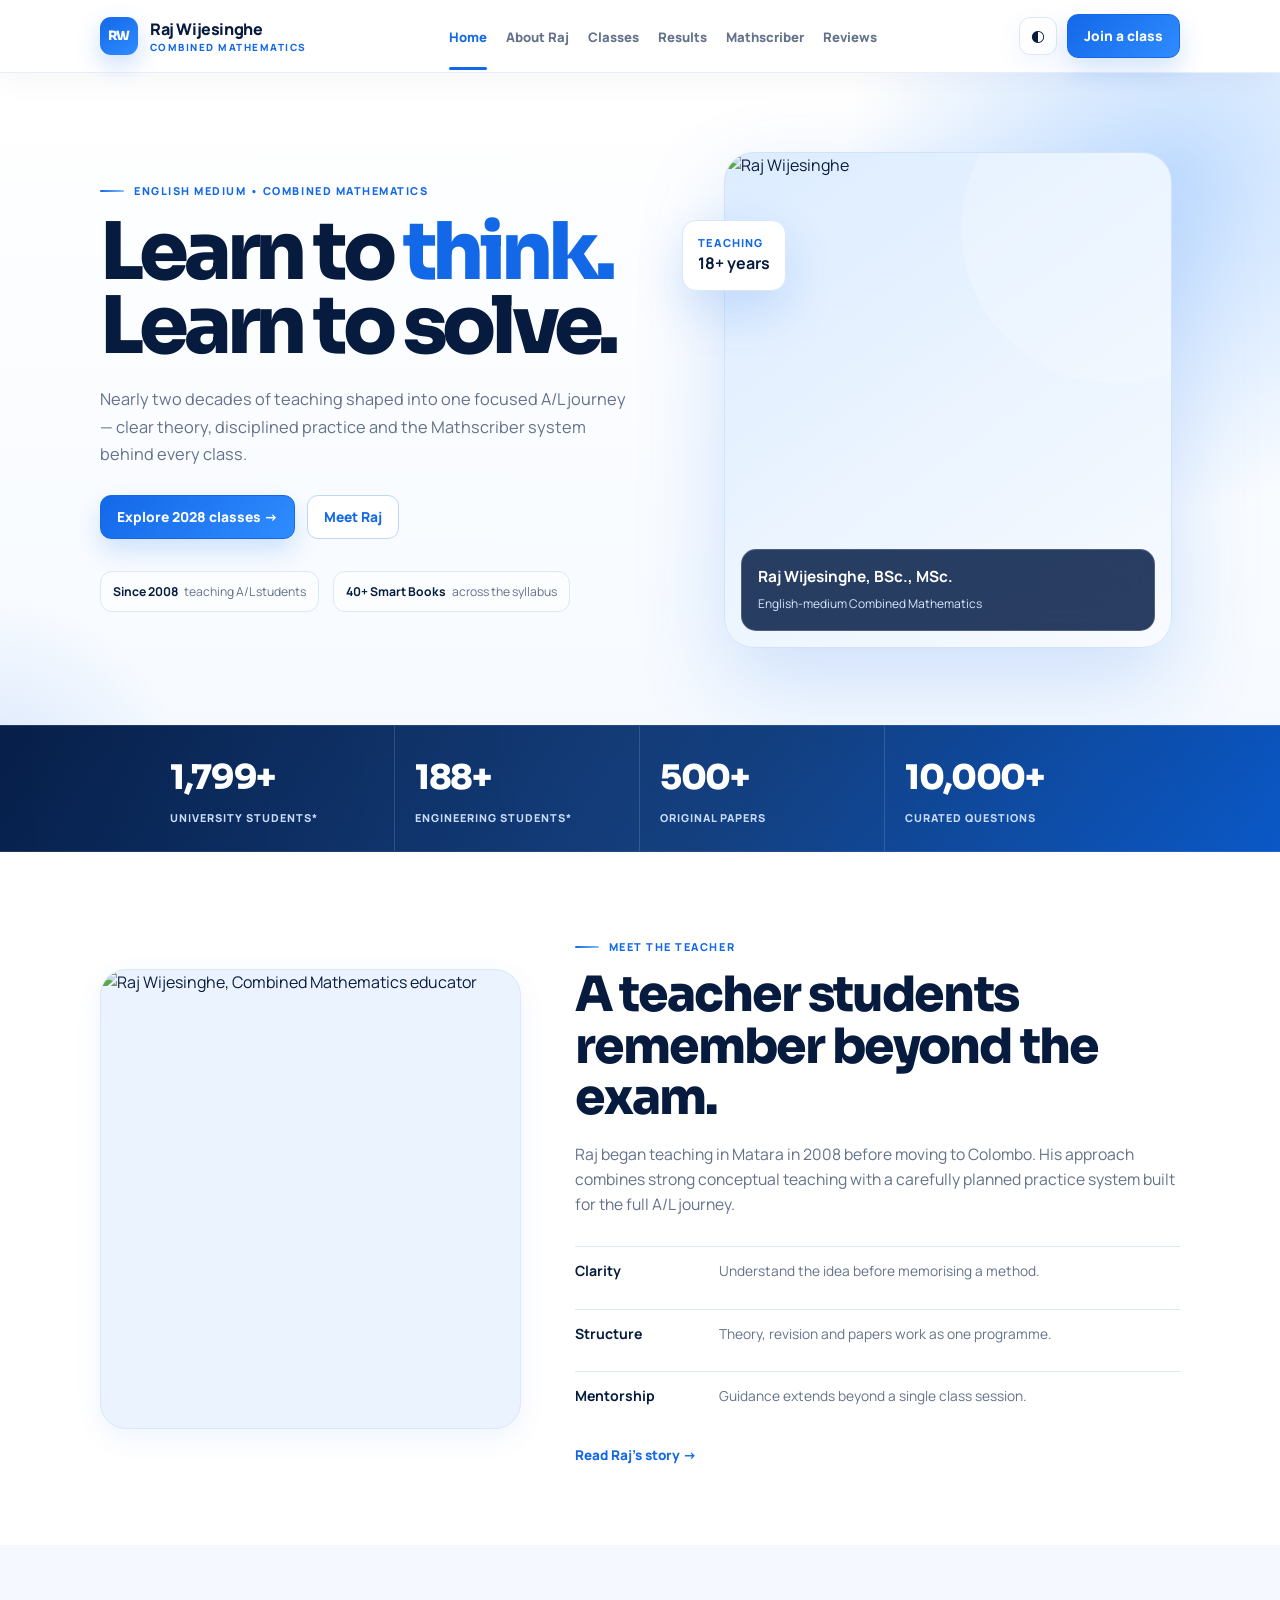
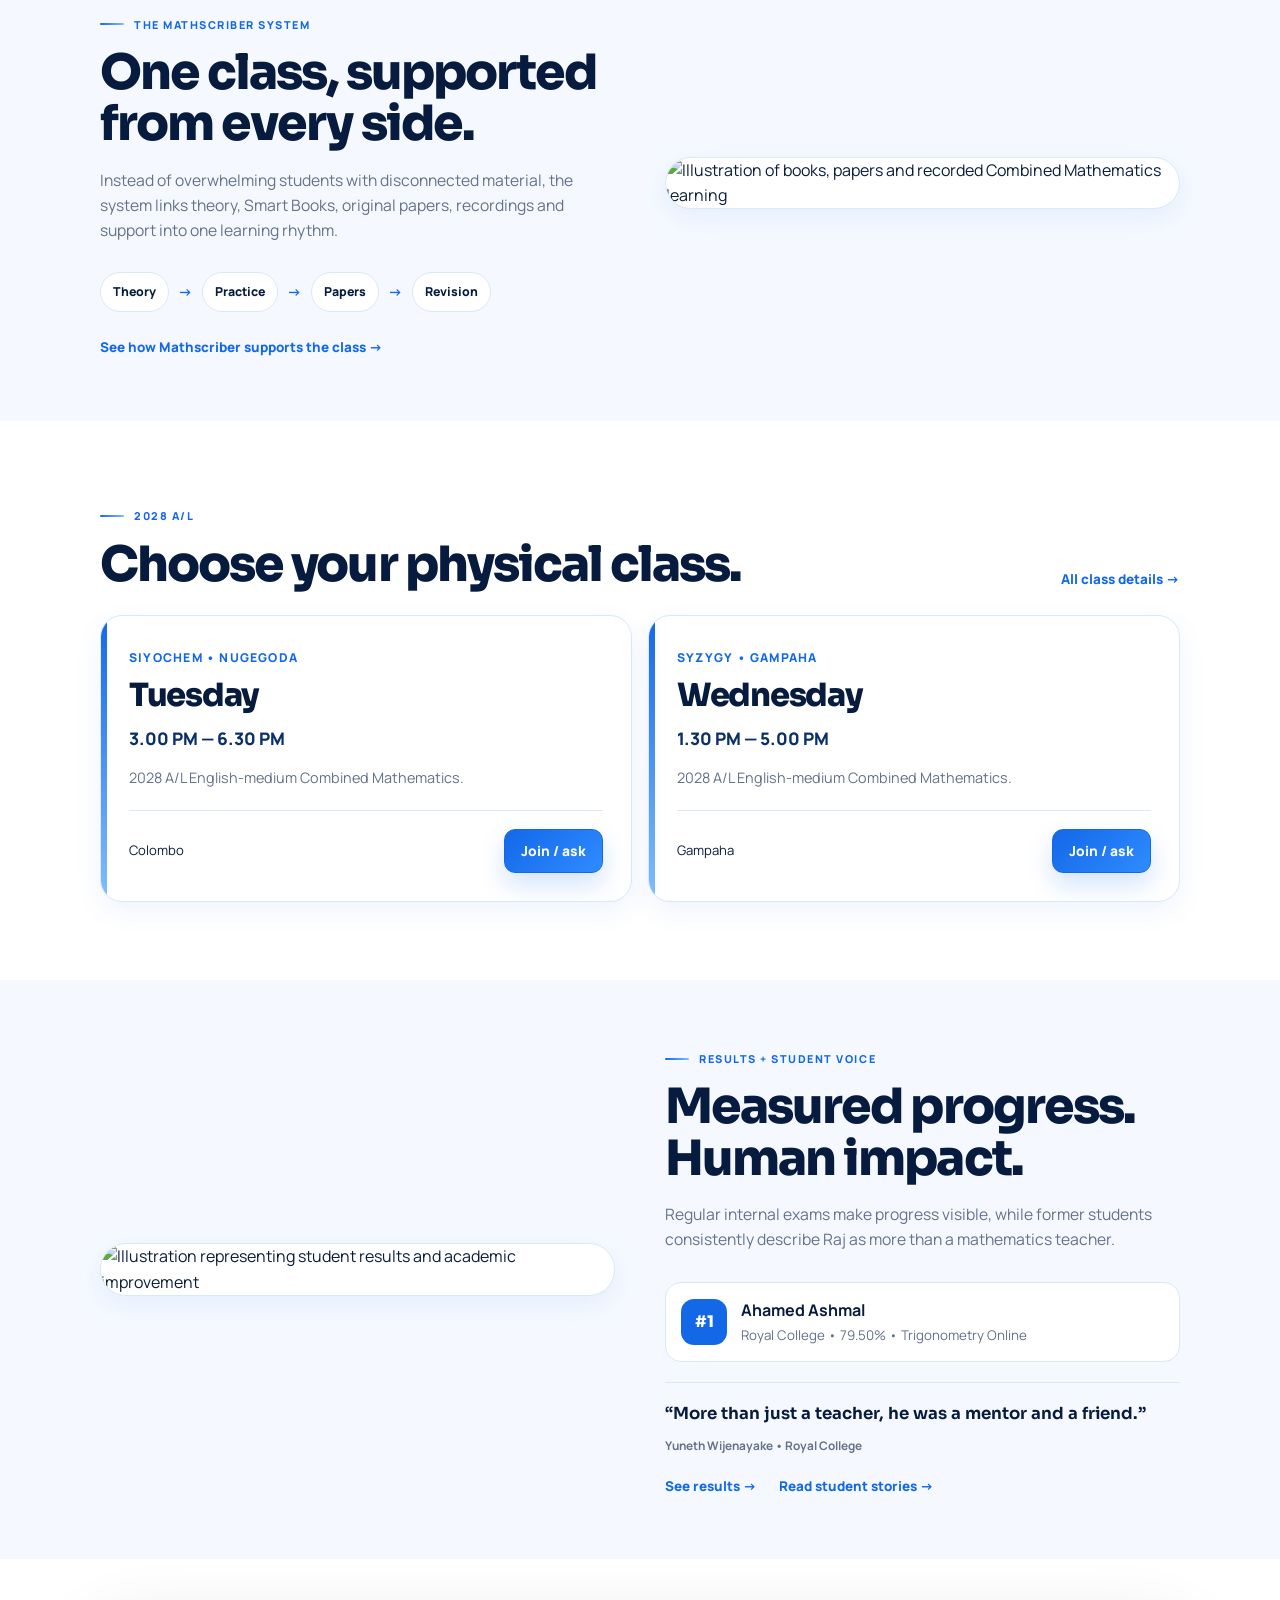
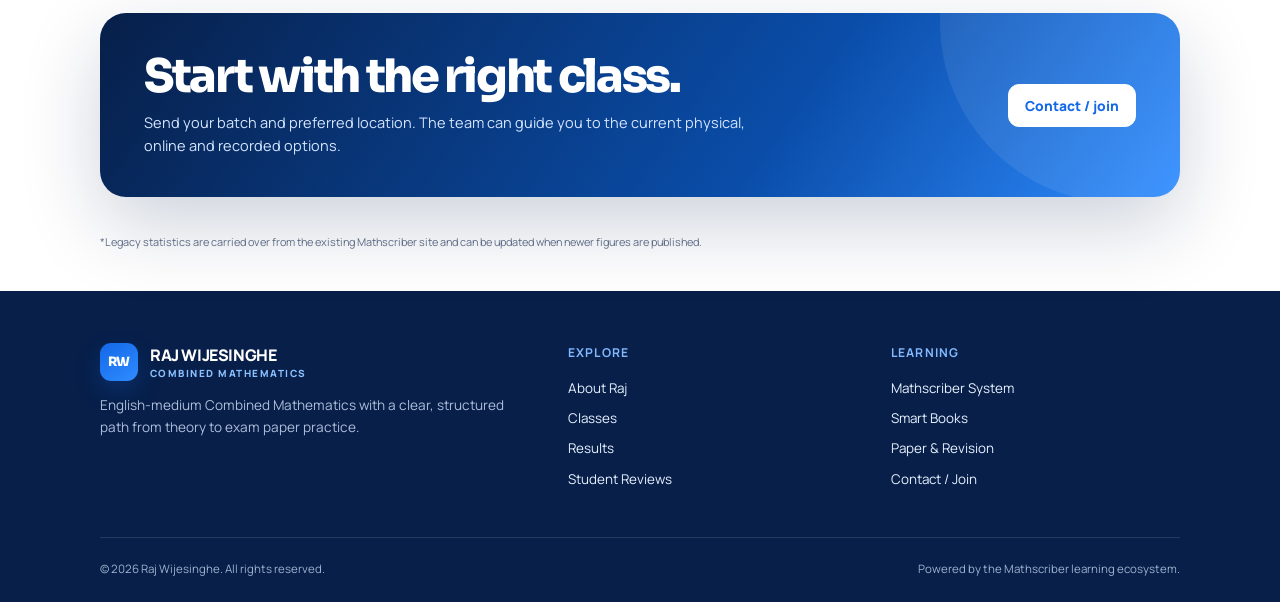
==== index.html @ 50834b5d "Update index.html" ====
<!DOCTYPE html>
<html lang="en">
<head>
  <meta charset="utf-8">
  <meta name="viewport" content="width=device-width,initial-scale=1">
  
  <title>RAJ WIJESINGHE | English Medium Combined Mathematics</title>

  <meta name="description" content="Official tutor-first website concept for Raj Wijesinghe, English-medium A/L Combined Mathematics educator.">
  <link rel="preconnect" href="https://fonts.googleapis.com">
  <link rel="preconnect" href="https://fonts.gstatic.com" crossorigin>
  <link href="https://fonts.googleapis.com/css2?family=Manrope:wght@400;500;600;700;800&family=Sora:wght@500;600;700;800&display=swap" rel="stylesheet">
  <link rel="stylesheet" href="assets/css/style.css">
  
</head>
  
<body>
  <header class="site-header">
  <div class="container nav-wrap">
    <a class="brand" href="index.html" aria-label="Raj Wijesinghe home">
      <span class="brand-mark">RW</span>
      <span class="brand-text">Raj Wijesinghe<small>Combined Mathematics</small></span>
    </a>
    <nav class="nav-links" aria-label="Primary navigation">
      <a href="index.html" class="active" target="_self">Home</a>
      <a href="about.html" class="" target="_self">About Raj</a>
      <a href="classes.html" class="" target="_self">Classes</a>
      <a href="results.html" class="" target="_self">Results</a>
      <a href="resources.html" class="">Mathscriber</a>
      <a href="reviews.html" class="">Reviews</a>
    </nav>
    
    <div class="nav-actions">
      <button class="icon-btn" data-theme-toggle aria-label="Toggle light or dark theme">◐</button>
      <a class="cta" href="contact.html">Join a class</a>
      <button class="menu-btn" data-menu-toggle aria-label="Open menu" aria-expanded="false">☰</button>
    </div>
  </div>
</header>
  
<main>
<section class="hero"><div class="container hero-grid">
  <div class="hero-copy-wrap">
    <span class="eyebrow">English Medium • Combined Mathematics</span>
    <h1>Learn to <span>think.</span><br>Learn to solve.</h1>
    <p class="hero-copy">
      Nearly two decades of teaching shaped into one focused A/L journey — clear theory, disciplined practice and 
      the Mathscriber system behind every class.
    </p>
    
    <div class="hero-actions">
      <a class="cta" href="classes.html">Explore 2028 classes →</a>
      <a class="cta secondary" href="about.html">Meet Raj</a>
    </div>
    
    <div class="hero-proof">
      <span><strong>Since 2008</strong> teaching A/L students</span>
      <span><strong>40+ Smart Books</strong> across the syllabus</span>
    </div>
  </div>
  
  <div class="hero-visual" aria-label="Raj Wijesinghe portrait">
    <div class="portrait-card">
      <img src="https://cdn.sanity.io/images/uxzreq85/production/afe942e127caf88b59244d52617079bc72c8aaaf-1231x1688.webp?auto=format&amp;q=75&amp;w=934" onerror="this.onerror=null;this.src='assets/images/raj-portrait.svg'" alt="Raj Wijesinghe">
      <div class="portrait-overlay">
        <strong>Raj Wijesinghe, BSc., MSc.</strong>
        <span>English-medium Combined Mathematics</span>
      </div>
    </div>
    
    <div class="floating-card one">
      <small>Teaching</small>
      <strong>18+ years</strong>
    </div>
  </div>
  
</div>
</section>

<section class="stat-band">
  <div class="container stats">
    <div class="stat">
      <strong>1,799+</strong>
      <span>University students*</span>
    </div>
    
    <div class="stat">
      <strong>188+</strong>
      <span>Engineering students*</span>
    </div>
    
    <div class="stat">
      <strong>500+</strong>
      <span>Original papers</span>
    </div>
    
    <div class="stat">
      <strong>10,000+</strong>
      <span>Curated questions</span>
    </div>
  </div>
</section>

<section class="section">
  <div class="container story-grid">
    <div class="story-media reveal">
      <img src="https://cdn.sanity.io/images/uxzreq85/production/afe942e127caf88b59244d52617079bc72c8aaaf-1231x1688.webp?auto=format&amp;q=75&amp;w=934" onerror="this.onerror=null;this.src='assets/images/raj-portrait.svg'" alt="Raj Wijesinghe, Combined Mathematics educator">
    </div>
    
    <div>
      <span class="eyebrow">Meet the teacher</span>
      <h2 class="section-title">A teacher students remember beyond the exam.</h2>
      <p class="section-intro">
        Raj began teaching in Matara in 2008 before moving to Colombo. His approach combines strong conceptual teaching with a carefully 
        planned practice system built for the full A/L journey.
      </p>
    
      <div class="mini-points">
        <div>
          <strong>Clarity</strong>
          <span>Understand the idea before memorising a method.</span>
        </div>
      
        <div>
          <strong>Structure</strong>
          <span>Theory, revision and papers work as one programme.</span>
        </div>
      
        <div>
          <strong>Mentorship</strong>
          <span>Guidance extends beyond a single class session.</span>
        </div>
      </div>
      <a class="mini-link" href="about.html">Read Raj’s story →</a>
      
    </div>
  </div>
</section>

<section class="section compact">
  <div class="container visual-split">
    <div>
      <span class="eyebrow">The Mathscriber system</span>
      <h2 class="section-title">One class, supported from every side.</h2>
      <p class="section-intro">
        Instead of overwhelming students with disconnected material, the system links theory, Smart Books, original 
        papers, recordings and support into one learning rhythm.
      </p>
      
      <div class="process-strip">
        <span>Theory</span>
        <b>→</b>
        <span>Practice</span>
        <b>→</b>
        <span>Papers</span>
        <b>→</b>
        <span>Revision</span>
      </div>
      <a class="mini-link" href="resources.html">See how Mathscriber supports the class →</a>
    </div>
      
    <div class="visual-panel reveal">
      <img src="assets/images/learning-system.svg" alt="Illustration of books, papers and recorded Combined Mathematics learning">
    </div>
  </div>
</section>

<section class="section">
  <div class="container">
    <div class="section-heading-row">
      
      <div>
        <span class="eyebrow">2028 A/L</span>
        <h2 class="section-title">Choose your physical class.</h2>
      </div>
      <a class="mini-link" href="classes.html">All class details →</a>
    </div>
    <div class="grid-2">
<div class="schedule-card reveal">
  <span class="place">Siyochem • Nugegoda</span>
  <h3>Tuesday</h3>
  <div class="time">3.00 PM — 6.30 PM</div>
  <p>2028 A/L English-medium Combined Mathematics.</p>
  <div class="schedule-foot">
    <span>Colombo</span>
    <a class="cta" href="contact.html">Join / ask</a>
  </div>
</div>
<div class="schedule-card reveal">
  <span class="place">SyZyGy • Gampaha</span>
  <h3>Wednesday</h3>
  <div class="time">1.30 PM — 5.00 PM</div>
  <p>2028 A/L English-medium Combined Mathematics.</p>
  <div class="schedule-foot">
    <span>Gampaha</span>
    <a class="cta" href="contact.html">Join / ask</a>
  </div>
</div>
</div>
  </div>
</section>

<section class="section compact">
  <div class="container proof-grid">
    <div class="visual-panel reveal">
      <img src="assets/images/results-visual.svg" alt="Illustration representing student results and academic improvement">
    </div>
    <div>
      <span class="eyebrow">Results + student voice</span>
      <h2 class="section-title">Measured progress. Human impact.</h2>
      <p class="section-intro">Regular internal exams make progress visible, while former students consistently describe Raj as more than a mathematics teacher.</p>
      <div class="result-highlight">
        <span class="rank-badge">#1</span>
        <div>
          <strong>Ahamed Ashmal</strong>
          <small>Royal College • 79.50% • Trigonometry Online</small>
        </div>
      </div>
      <blockquote class="inline-quote">“More than just a teacher, he was a mentor and a friend.”<cite>Yuneth Wijenayake • Royal College</cite></blockquote>
      <div class="inline-actions">
        <a class="mini-link" href="results.html" target="_self">See results →</a>
        <a class="mini-link" href="reviews.html">Read student stories →</a>
      </div>
    </div>
  </div>
</section>

<section class="section cta-section"><div class="container"><div class="cta-panel"><div><h2>Start with the right class.</h2><p>Send your batch and preferred location. The team can guide you to the current physical, online and recorded options.</p></div><div class="cta-panel-actions"><a class="cta" href="contact.html">Contact / join</a></div></div></div></section>
<p class="container source-note">*Legacy statistics are carried over from the existing Mathscriber site and can be updated when newer figures are published.</p>
</main>
  
<footer class="site-footer">
  <div class="container">
    <div class="footer-grid">
      <div class="footer-brand">
        <a class="brand" href="index.html"><span class="brand-mark">RW</span><span>RAJ WIJESINGHE<small>Combined Mathematics</small></span></a>
        <p>English-medium Combined Mathematics with a clear, structured path from theory to exam paper practice.</p>
      </div>
      <div class="footer-col"><h4>Explore</h4><a href="about.html">About Raj</a><a href="classes.html">Classes</a><a href="results.html">Results</a><a href="reviews.html">Student Reviews</a></div>
      <div class="footer-col"><h4>Learning</h4><a href="resources.html">Mathscriber System</a><a href="resources.html#smart-books">Smart Books</a><a href="resources.html#paper-class">Paper & Revision</a><a href="contact.html">Contact / Join</a></div>
    </div>
    <div class="footer-bottom"><span>© <span data-year></span> Raj Wijesinghe. All rights reserved.</span><span>Powered by the Mathscriber learning ecosystem.</span></div>
  </div>
</footer>
  <script src="assets/js/main.js"></script>
</body>
</html>
---- assets/css/style.css ----
:root{
  --bg:#ffffff;
  --surface:#ffffff;
  --surface-soft:#f5f9ff;
  --surface-blue:#eaf3ff;
  --text:#0a1d3d;
  --heading:#061b3e;
  --muted:#63718a;
  --line:#dbe8f7;
  --blue:#1368e8;
  --blue-2:#2f8cff;
  --blue-3:#81bdff;
  --navy:#071f49;
  --navy-2:#0b2f68;
  --success:#1ea86b;
  --max:1180px;
  --radius:26px;
  --shadow:0 24px 70px rgba(20,84,170,.12);
  --shadow-soft:0 12px 36px rgba(19,104,232,.08);
}

*{
  box-sizing:border-box;
}

html{
  scroll-behavior:smooth;
}

body{
  margin:0;
  background:var(--bg);
  color:var(--text);
  font-family:"Manrope",system-ui,-apple-system,BlinkMacSystemFont,"Segoe UI",sans-serif;
  line-height:1.65;
  transition:background .25s ease,color .25s ease;
}

body.dark{
  --bg:#061329;
  --surface:#0a1c38;
  --surface-soft:#0b2244;
  --surface-blue:#0b2850;
  --text:#eaf2ff;
  --heading:#ffffff;
  --muted:#a8b7cf;
  --line:rgba(171,205,255,.14);
  --shadow:0 24px 70px rgba(0,0,0,.28);
  --shadow-soft:0 12px 36px rgba(0,0,0,.22);
}

a{
  color:inherit;
  text-decoration:none;
}

img{
  max-width:100%;
  display:block;
}

button,input,textarea,select{
  font:inherit;
}

button{
  cursor:pointer;
}

.container{
  width:min(var(--max),calc(100% - 40px));
  margin:0 auto
}

.eyebrow{
  display:inline-flex;
  align-items:center;
  gap:10px;
  text-transform:uppercase;
  letter-spacing:.15em;
  font-size:.74rem;
  font-weight:900;
  color:var(--blue);
}

.eyebrow::before{
  content:"";
  width:30px;
  height:3px;
  border-radius:999px;
  background:linear-gradient(90deg,var(--blue),var(--blue-3));
}

.section{
  padding:104px 0
}

.section.compact{
  padding:78px 0;
  background:var(--surface-soft);
}

.section-title{
  font-family:"Sora","Manrope",sans-serif;
  font-size:clamp(2.35rem,4.7vw,4.7rem);
  line-height:1.02;
  letter-spacing:-.045em;
  margin:18px 0 24px;
  max-width:920px;
  font-weight:800;
  color:var(--heading);
}

.section-intro{
  color:var(--muted);
  font-size:1.06rem;
  max-width:760px;
  margin:0 0 42px;
}

.site-header{
  position:sticky;
  top:0;
  z-index:1000;
  background:rgba(255,255,255,.9);
  backdrop-filter:blur(18px);
  border-bottom:1px solid rgba(19,104,232,.10);
  box-shadow:0 8px 30px rgba(7,31,73,.04);
}

body.dark .site-header{
  background:rgba(6,19,41,.9);
  border-bottom-color:var(--line);
}

.nav-wrap{
  height:80px;
  display:flex;
  align-items:center;
  justify-content:space-between;
  gap:25px;
}

.brand{
  display:flex;
  align-items:center;
  gap:12px;
  font-weight:900;
  letter-spacing:-.025em;
  white-space:nowrap;
  color:var(--heading);
}

.brand-mark{
  width:42px;
  height:42px;
  border-radius:13px;
  display:grid;
  place-items:center;
  background:linear-gradient(145deg,var(--blue),var(--blue-2));
  font-family:"Sora",sans-serif;
  color:#fff;
  font-size:.8rem;
  font-weight:900;
  letter-spacing:-.04em;
  box-shadow:0 10px 24px rgba(19,104,232,.22);
}

.brand small{
  display:block;
  font-size:.62rem;
  letter-spacing:.15em;
  text-transform:uppercase;color:var(--blue);font-weight:800;margin-top:-2px}
.nav-links{display:flex;align-items:center;gap:22px;font-size:.88rem;font-weight:800;color:var(--muted)}
.nav-links a{position:relative;padding:29px 0 26px;transition:.2s ease}
.nav-links a::after{content:"";position:absolute;left:0;right:100%;bottom:0;height:3px;background:var(--blue);border-radius:999px;transition:.22s ease}
.nav-links a:hover,.nav-links a.active{color:var(--blue)}
.nav-links a:hover::after,.nav-links a.active::after{right:0}
.nav-actions{display:flex;align-items:center;gap:10px}
.icon-btn,.menu-btn{width:42px;height:42px;border-radius:13px;border:1px solid var(--line);background:var(--surface);color:var(--heading);display:grid;place-items:center;box-shadow:var(--shadow-soft)}
.menu-btn{display:none}
.cta{display:inline-flex;align-items:center;justify-content:center;gap:10px;padding:12px 19px;border-radius:12px;background:linear-gradient(135deg,var(--blue),var(--blue-2));color:#fff;font-weight:900;border:1px solid var(--blue);box-shadow:0 12px 26px rgba(19,104,232,.18);transition:.23s ease}
.cta:hover{transform:translateY(-2px);box-shadow:0 16px 34px rgba(19,104,232,.26)}
.cta.secondary{background:var(--surface);color:var(--blue);border-color:#bcd8fb;box-shadow:none}
body.dark .cta.secondary{background:transparent;border-color:rgba(129,189,255,.25);color:#b9d9ff}
.cta.secondary:hover{background:var(--surface-blue);border-color:var(--blue-3)}

.hero{position:relative;overflow:hidden;padding:70px 0 78px;background:linear-gradient(180deg,#fff 0%,#f6faff 100%)}
body.dark .hero{background:linear-gradient(180deg,#061329 0%,#071b38 100%)}
.hero::before{content:"";position:absolute;width:720px;height:720px;right:-260px;top:-260px;border-radius:50%;background:radial-gradient(circle,rgba(47,140,255,.28),rgba(47,140,255,0) 66%);pointer-events:none}
.hero::after{content:"";position:absolute;width:440px;height:440px;left:-240px;bottom:-300px;border-radius:50%;background:radial-gradient(circle,rgba(19,104,232,.14),transparent 68%);pointer-events:none}
.hero-grid{position:relative;z-index:1;display:grid;grid-template-columns:1.08fr .92fr;gap:68px;align-items:center;min-height:665px}
.hero h1{font-family:"Sora","Manrope",sans-serif;font-weight:800;font-size:clamp(3.8rem,7.5vw,7.3rem);line-height:.92;letter-spacing:-.065em;margin:18px 0 28px;color:var(--heading)}
.hero h1 span{color:var(--blue)}
.hero-copy{font-size:1.13rem;color:var(--muted);max-width:680px}
.hero-actions{display:flex;gap:12px;flex-wrap:wrap;margin-top:32px}
.trust-row{display:flex;gap:30px;flex-wrap:wrap;margin-top:47px;padding-top:25px;border-top:1px solid var(--line)}
.trust-item strong{display:block;font-family:"Sora",sans-serif;font-size:1.35rem;color:var(--heading)}
.trust-item span{font-size:.76rem;color:var(--muted);text-transform:uppercase;letter-spacing:.08em;font-weight:700}
.hero-visual{position:relative;min-height:620px}
.portrait-card{position:absolute;inset:22px 0 0 62px;border-radius:40px;background:linear-gradient(145deg,#dcecff,#f8fbff);border:1px solid #cfe3fb;overflow:hidden;box-shadow:0 35px 90px rgba(19,104,232,.18)}
body.dark .portrait-card{background:linear-gradient(145deg,#0e2c56,#081933);border-color:var(--line)}
.portrait-card::before{content:"";position:absolute;z-index:0;width:310px;height:310px;border-radius:50%;background:rgba(255,255,255,.18);right:-100px;top:-80px}
.portrait-card img{position:relative;z-index:1;width:100%;height:100%;object-fit:cover}
.portrait-overlay{position:absolute;z-index:3;inset:auto 22px 22px 22px;padding:20px;border-radius:19px;background:rgba(7,31,73,.86);backdrop-filter:blur(16px);border:1px solid rgba(255,255,255,.18);color:#fff}
.portrait-overlay strong{display:block;font-size:1.08rem}
.portrait-overlay span{font-size:.82rem;color:#d8e8ff}
.floating-card{position:absolute;z-index:5;padding:16px 18px;border-radius:17px;background:var(--surface);border:1px solid #d8e8fb;box-shadow:0 20px 50px rgba(19,104,232,.16)}
body.dark .floating-card{border-color:var(--line)}
.floating-card.one{left:0;top:100px}
.floating-card.two{right:-22px;bottom:70px}
.floating-card small{display:block;color:var(--blue);font-size:.69rem;text-transform:uppercase;letter-spacing:.09em;font-weight:900}
.floating-card strong{font-size:1.15rem;color:var(--heading)}

.stat-band{border-block:1px solid rgba(255,255,255,.10);background:linear-gradient(125deg,var(--navy),#0b397c 58%,#0a58c7);color:#fff;position:relative;overflow:hidden}
.stat-band::after{content:"";position:absolute;inset:0;background:linear-gradient(90deg,transparent,rgba(255,255,255,.04),transparent);pointer-events:none}
.stats{display:grid;grid-template-columns:repeat(4,1fr);position:relative;z-index:1}
.stat{padding:34px 24px;border-right:1px solid rgba(255,255,255,.14)}
.stat:last-child{border-right:0}
.stat strong{font-family:"Sora",sans-serif;font-size:2.65rem;font-weight:800;color:#fff;letter-spacing:-.04em}
.stat span{display:block;color:#c9ddfb;font-size:.75rem;text-transform:uppercase;letter-spacing:.09em;margin-top:4px;font-weight:800}

.grid-3{display:grid;grid-template-columns:repeat(3,1fr);gap:18px}
.grid-2{display:grid;grid-template-columns:repeat(2,1fr);gap:20px}
.card{background:var(--surface);border:1px solid var(--line);border-radius:var(--radius);padding:30px;position:relative;overflow:hidden;box-shadow:var(--shadow-soft);transition:.25s ease}
.card::after{content:"";position:absolute;left:0;right:0;top:0;height:4px;background:linear-gradient(90deg,var(--blue),var(--blue-3));opacity:0;transition:.25s ease}
.card:hover{transform:translateY(-5px);border-color:#b7d6fb;box-shadow:var(--shadow)}
.card:hover::after{opacity:1}
.card-number{font-family:"Sora",sans-serif;font-size:3.1rem;font-weight:800;line-height:1;color:#dbeaff;margin-bottom:34px;letter-spacing:-.06em}
body.dark .card-number{color:#153f74}
.card h3{font-size:1.13rem;margin:0 0 10px;color:var(--heading)}
.card p{color:var(--muted);margin:0}
.card .mini-link{display:inline-flex;margin-top:22px;color:var(--blue);font-weight:900;font-size:.86rem}
.feature-icon{width:50px;height:50px;border-radius:15px;background:var(--surface-blue);color:var(--blue);display:grid;place-items:center;margin-bottom:22px;font-weight:900;border:1px solid #d6e9ff}
body.dark .feature-icon{border-color:var(--line)}

.split{display:grid;grid-template-columns:1fr 1fr;gap:68px;align-items:center}
.quote-panel{background:linear-gradient(145deg,#0b55be,#1885ff);color:#fff;border-radius:34px;padding:46px;box-shadow:0 28px 70px rgba(19,104,232,.22);position:relative;overflow:hidden}
.quote-panel::after{content:"∫";position:absolute;right:-10px;bottom:-110px;font-family:Georgia,serif;font-size:19rem;color:rgba(255,255,255,.08);line-height:1}
.quote-panel blockquote{position:relative;z-index:1;font-family:"Sora",sans-serif;font-size:clamp(1.7rem,3vw,3.1rem);font-weight:700;line-height:1.13;margin:0 0 28px;letter-spacing:-.035em}
.quote-panel cite{position:relative;z-index:1;font-style:normal;color:#d8eaff;font-size:.88rem}

.program-card{display:flex;flex-direction:column;min-height:360px}
.program-card .tag{align-self:flex-start;padding:7px 11px;border-radius:999px;background:var(--surface-blue);color:var(--blue);font-size:.7rem;font-weight:900;text-transform:uppercase;letter-spacing:.08em}
.program-card h3{font-family:"Sora",sans-serif;font-size:1.9rem;font-weight:800;margin:26px 0 12px;color:var(--heading);letter-spacing:-.035em}
.program-card .meta{margin-top:auto;padding-top:30px;border-top:1px solid var(--line);display:flex;justify-content:space-between;gap:12px;color:var(--muted);font-size:.84rem}

.result-row{display:grid;grid-template-columns:70px 1.2fr 1fr .5fr;gap:20px;align-items:center;padding:20px 18px;border-bottom:1px solid var(--line);transition:.2s ease}
.result-row:hover{background:var(--surface-soft);border-radius:16px}
.result-rank{font-family:"Sora",sans-serif;font-size:1.8rem;font-weight:800;color:var(--blue)}
.result-name strong{display:block;color:var(--heading)}
.result-name span,.result-school{color:var(--muted);font-size:.87rem}
.result-score{font-weight:900;text-align:right;color:var(--blue)}

.review-card p{font-family:"Sora",sans-serif;font-size:1.3rem;font-weight:650;line-height:1.35;color:var(--heading);margin:0 0 26px;letter-spacing:-.02em}
.review-card footer{color:var(--muted);font-size:.83rem}
.review-card footer strong{color:var(--blue);display:block}

.cta-panel{border-radius:36px;padding:60px;background:linear-gradient(125deg,var(--navy),#0a4da9 63%,var(--blue-2));color:#fff;display:grid;grid-template-columns:1.35fr .65fr;gap:40px;align-items:center;box-shadow:0 28px 80px rgba(7,31,73,.20);position:relative;overflow:hidden}
.cta-panel::before{content:"";position:absolute;width:360px;height:360px;border-radius:50%;right:-120px;top:-170px;background:rgba(255,255,255,.08)}
.cta-panel h2{position:relative;z-index:1;font-family:"Sora",sans-serif;font-size:clamp(2.4rem,4.8vw,4.8rem);line-height:1;margin:0 0 18px;font-weight:800;letter-spacing:-.05em}
.cta-panel p{position:relative;z-index:1;max-width:640px;margin:0;color:#d4e5ff}
.cta-panel .cta{position:relative;z-index:1;background:#fff;color:var(--blue);border-color:#fff;box-shadow:none}
.cta-panel .cta.secondary{position:relative;z-index:1;background:transparent;color:#fff;border-color:rgba(255,255,255,.45)}
.cta-panel .cta.secondary:hover{background:rgba(255,255,255,.1)}
.cta-panel-actions{position:relative;z-index:1;display:flex;justify-content:flex-end;gap:10px;flex-wrap:wrap}

.page-hero{padding:104px 0 72px;border-bottom:1px solid var(--line);position:relative;overflow:hidden;background:linear-gradient(135deg,#f8fbff,#eaf4ff)}
body.dark .page-hero{background:linear-gradient(135deg,#061329,#0b2a54)}
.page-hero::before{content:"";position:absolute;width:430px;height:430px;border-radius:50%;background:rgba(47,140,255,.12);right:-150px;top:-250px}
.page-hero::after{content:"RW";position:absolute;right:-12px;bottom:-105px;font-family:"Sora",sans-serif;font-size:17rem;font-weight:900;line-height:1;color:rgba(19,104,232,.055);pointer-events:none}
body.dark .page-hero::after{color:rgba(129,189,255,.06)}
.page-hero h1{position:relative;z-index:1;font-family:"Sora",sans-serif;font-size:clamp(3.5rem,7.5vw,6.8rem);line-height:.94;font-weight:800;letter-spacing:-.06em;margin:18px 0 22px;max-width:980px;color:var(--heading)}
.page-hero p{position:relative;z-index:1;max-width:770px;color:var(--muted);font-size:1.07rem}

.timeline{position:relative;padding-left:28px}
.timeline::before{content:"";position:absolute;left:5px;top:8px;bottom:8px;width:2px;background:#d5e7fb}
body.dark .timeline::before{background:var(--line)}
.timeline-item{position:relative;padding:0 0 38px 34px}
.timeline-item::before{content:"";position:absolute;left:-29px;top:8px;width:12px;height:12px;border-radius:50%;background:var(--blue);box-shadow:0 0 0 7px rgba(19,104,232,.10)}
.timeline-item time{color:var(--blue);font-size:.78rem;text-transform:uppercase;letter-spacing:.08em;font-weight:900}
.timeline-item h3{margin:7px 0 7px;font-size:1.14rem;color:var(--heading)}
.timeline-item p{margin:0;color:var(--muted)}

.schedule-card{padding:36px;border-radius:28px;border:1px solid var(--line);background:var(--surface);box-shadow:var(--shadow-soft);position:relative;overflow:hidden}
.schedule-card::before{content:"";position:absolute;left:0;top:0;bottom:0;width:6px;background:linear-gradient(180deg,var(--blue),var(--blue-3))}
.schedule-card .place{color:var(--blue);font-size:.76rem;font-weight:900;text-transform:uppercase;letter-spacing:.1em}
.schedule-card h3{font-family:"Sora",sans-serif;font-size:2.45rem;line-height:1;margin:12px 0 18px;font-weight:800;color:var(--heading);letter-spacing:-.04em}
.schedule-card .time{font-size:1.2rem;font-weight:900;margin-bottom:7px;color:var(--navy-2)}
body.dark .schedule-card .time{color:#b9d9ff}
.schedule-card p{color:var(--muted)}
.schedule-card .schedule-foot{margin-top:26px;padding-top:22px;border-top:1px solid var(--line);display:flex;justify-content:space-between;gap:14px;align-items:center}

.resource-list{display:grid;gap:14px}
.resource-item{display:grid;grid-template-columns:54px 1fr auto;gap:18px;align-items:center;padding:22px;border:1px solid var(--line);border-radius:20px;background:var(--surface);box-shadow:var(--shadow-soft);transition:.2s ease}
.resource-item:hover{border-color:#b5d4fb;transform:translateX(4px)}
.resource-item .resource-icon{width:54px;height:54px;border-radius:16px;background:var(--surface-blue);display:grid;place-items:center;color:var(--blue);font-weight:900;border:1px solid #d9eaff}
body.dark .resource-item .resource-icon{border-color:var(--line)}
.resource-item strong{color:var(--heading)}
.resource-item p{margin:3px 0 0;color:var(--muted);font-size:.88rem}
.resource-item .arrow{color:var(--blue);font-weight:900}

.contact-grid{display:grid;grid-template-columns:.85fr 1.15fr;gap:24px}
.contact-card{padding:34px;border-radius:28px;background:var(--surface);border:1px solid var(--line);box-shadow:var(--shadow-soft)}
.contact-card h3{margin-top:0;color:var(--heading)}
.contact-list{display:grid;gap:12px;margin-top:25px}
.contact-link{display:flex;justify-content:space-between;align-items:center;gap:16px;border-top:1px solid var(--line);padding:17px 0;color:var(--muted)}
.contact-link strong{color:var(--blue)}
.form-grid{display:grid;grid-template-columns:1fr 1fr;gap:14px}
.field{display:grid;gap:7px}
.field.full{grid-column:1/-1}
.field label{font-size:.78rem;font-weight:900;color:var(--muted)}
.field input,.field textarea,.field select{width:100%;background:var(--surface-soft);color:var(--text);border:1px solid var(--line);border-radius:14px;padding:14px 15px;outline:none;transition:.2s ease}
.field input:focus,.field textarea:focus,.field select:focus{border-color:var(--blue);box-shadow:0 0 0 4px rgba(19,104,232,.08)}
.field textarea{min-height:150px;resize:vertical}
.form-note{color:var(--muted);font-size:.77rem;margin-top:13px}

.site-footer{padding:64px 0 28px;background:var(--navy);color:#fff;border-top:0}
.footer-grid{display:grid;grid-template-columns:1.2fr .8fr .8fr;gap:44px;padding-bottom:50px}
.site-footer .brand{color:#fff}.site-footer .brand small{color:#8bc1ff}
.footer-brand p{color:#aebfda;max-width:470px}
.footer-col h4{font-size:.76rem;text-transform:uppercase;letter-spacing:.1em;color:#82b9ff;margin:0 0 16px}
.footer-col a{display:block;margin:9px 0;color:#e7f1ff;font-size:.9rem}
.footer-col a:hover{color:#7db8ff}
.footer-bottom{display:flex;justify-content:space-between;gap:20px;align-items:center;padding-top:22px;border-top:1px solid rgba(255,255,255,.12);color:#9fb2cf;font-size:.78rem}

.reveal{opacity:0;transform:translateY(18px);transition:.65s ease}
.reveal.visible{opacity:1;transform:none}

@media(max-width:1000px){
  .nav-links{position:fixed;inset:80px 0 auto 0;background:var(--surface);border-bottom:1px solid var(--line);padding:24px 20px;display:none;flex-direction:column;align-items:flex-start;box-shadow:0 20px 40px rgba(7,31,73,.10)}
  .nav-links.open{display:flex}.nav-links a{padding:6px 0}.nav-links a::after{display:none}.menu-btn{display:grid}.nav-actions .cta{display:none}
  .hero-grid,.split,.contact-grid,.cta-panel{grid-template-columns:1fr}
  .hero-grid{gap:20px}.hero-visual{min-height:560px}.portrait-card{inset:20px 28px 0 70px}
  .stats{grid-template-columns:repeat(2,1fr)}.stat:nth-child(2){border-right:0}.stat:nth-child(-n+2){border-bottom:1px solid rgba(255,255,255,.13)}
  .grid-3{grid-template-columns:1fr 1fr}.cta-panel-actions{justify-content:flex-start}
}
@media(max-width:680px){
  .container{width:min(var(--max),calc(100% - 26px))}.section{padding:76px 0}.section.compact{padding:58px 0}
  .hero{padding-top:54px}.hero-grid{min-height:auto}.hero h1{font-size:clamp(3.25rem,17vw,5rem)}
  .hero-visual{min-height:475px}.portrait-card{inset:18px 8px 0 34px;border-radius:30px}.floating-card.one{top:76px}.floating-card.two{right:0;bottom:32px}
  .trust-row{gap:18px}.stats{grid-template-columns:1fr 1fr}.stat{padding:25px 15px}.stat strong{font-size:2.1rem}
  .grid-3,.grid-2{grid-template-columns:1fr}.card{padding:24px}.split{gap:34px}.quote-panel{padding:30px}
  .result-row{grid-template-columns:46px 1fr auto;padding-inline:8px}.result-school{display:none}.result-score{font-size:.88rem}
  .cta-panel{padding:34px 26px;border-radius:28px}.page-hero{padding:80px 0 56px}.page-hero::after{font-size:10rem;bottom:-45px}
  .schedule-card{padding:28px}.resource-item{grid-template-columns:48px 1fr}.resource-item .arrow{display:none}.form-grid{grid-template-columns:1fr}.field.full{grid-column:auto}
  .footer-grid{grid-template-columns:1fr}.footer-bottom{flex-direction:column;align-items:flex-start}.brand-text{display:none}
}
@media(prefers-reduced-motion:reduce){*{scroll-behavior:auto!important;transition:none!important;animation:none!important}.reveal{opacity:1;transform:none}}

/* ===== Refinement pass: smaller scale, calmer density, more visual rhythm ===== */
:root{--max:1080px;--radius:20px;--shadow:0 20px 56px rgba(20,84,170,.11);--shadow-soft:0 9px 28px rgba(19,104,232,.07)}
body{line-height:1.58}
.container{width:min(var(--max),calc(100% - 44px))}
.section{padding:78px 0}
.section.compact{padding:62px 0}
.section-title{font-size:clamp(1.95rem,3.8vw,3.55rem);line-height:1.06;letter-spacing:-.04em;margin:14px 0 18px;max-width:780px}
.section-intro{font-size:.98rem;max-width:680px;margin-bottom:30px}
.eyebrow{font-size:.68rem;letter-spacing:.14em}
.eyebrow::before{width:24px;height:2px}
.nav-wrap{height:72px}
.nav-links{gap:19px;font-size:.82rem}
.nav-links a{padding:25px 0 23px}
.brand-mark{width:38px;height:38px;border-radius:11px}
.cta{padding:10px 16px;border-radius:11px;font-size:.86rem}
.icon-btn,.menu-btn{width:38px;height:38px;border-radius:11px}

.hero{padding:46px 0 58px}
.hero-grid{grid-template-columns:1.03fr .97fr;gap:54px;min-height:548px}
.hero h1{font-size:clamp(3.05rem,6.2vw,5.65rem);line-height:.94;margin:15px 0 22px}
.hero-copy{font-size:1.02rem;max-width:580px;line-height:1.7}
.hero-actions{margin-top:26px}
.hero-proof{display:flex;gap:14px;flex-wrap:wrap;margin-top:32px}
.hero-proof span{font-size:.76rem;color:var(--muted);padding:10px 12px;border:1px solid var(--line);border-radius:12px;background:rgba(255,255,255,.55)}
body.dark .hero-proof span{background:rgba(255,255,255,.03)}
.hero-proof strong{color:var(--heading);margin-right:4px}
.hero-visual{min-height:510px}
.portrait-card{inset:14px 8px 0 42px;border-radius:30px}
.portrait-card img{object-position:center 22%}
.portrait-overlay{inset:auto 16px 16px 16px;padding:15px 16px;border-radius:15px}
.portrait-overlay strong{font-size:.96rem}.portrait-overlay span{font-size:.75rem}
.floating-card{padding:13px 15px;border-radius:14px}.floating-card.one{left:0;top:82px}.floating-card.two{display:none}
.floating-card strong{font-size:1rem}

.stats{max-width:980px}
.stat{padding:25px 20px}
.stat strong{font-size:2.12rem}.stat span{font-size:.68rem}

.grid-3{gap:15px}.grid-2{gap:16px}
.card{padding:24px}.card-number{font-size:2.55rem;margin-bottom:24px}.card h3{font-size:1.02rem}.card p{font-size:.9rem}
.split{gap:48px}
.schedule-card{padding:28px;border-radius:22px}.schedule-card h3{font-size:2rem;margin:10px 0 14px}.schedule-card .time{font-size:1.08rem}.schedule-card p{font-size:.9rem}.schedule-card .schedule-foot{margin-top:20px;padding-top:18px;font-size:.82rem}
.quote-panel{border-radius:26px;padding:34px}.quote-panel blockquote{font-size:clamp(1.45rem,2.5vw,2.4rem);margin-bottom:20px}
.result-row{grid-template-columns:56px 1.2fr 1fr .5fr;gap:14px;padding:16px 14px}.result-rank{font-size:1.45rem}
.review-card p{font-size:1.1rem}

.page-hero{padding:68px 0 50px}
.page-hero h1{font-size:clamp(2.75rem,5.8vw,5rem);line-height:.98;margin:14px 0 18px;max-width:850px}
.page-hero p{max-width:650px;font-size:.98rem}
.page-hero::after{font-size:13rem;bottom:-86px}
.page-hero-split{padding:44px 0}
.page-hero-grid{display:grid;grid-template-columns:1.12fr .88fr;gap:48px;align-items:center;position:relative;z-index:1}
.page-hero-grid h1{font-size:clamp(2.7rem,5.2vw,4.7rem)}
.page-hero-photo,.page-hero-illustration{height:330px;border-radius:24px;overflow:hidden;border:1px solid var(--line);box-shadow:var(--shadow-soft);background:var(--surface)}
.page-hero-photo img{width:100%;height:100%;object-fit:cover;object-position:center 20%}
.page-hero-illustration img{width:100%;height:100%;object-fit:cover}

.story-grid{display:grid;grid-template-columns:.82fr 1.18fr;gap:54px;align-items:center}
.story-media{height:460px;border-radius:26px;overflow:hidden;background:var(--surface-blue);border:1px solid var(--line);box-shadow:var(--shadow-soft)}
.story-media img{width:100%;height:100%;object-fit:cover;object-position:center 20%}
.mini-points{display:grid;gap:13px;margin:24px 0 22px}
.mini-points>div{display:grid;grid-template-columns:126px 1fr;gap:18px;padding:13px 0;border-top:1px solid var(--line)}
.mini-points strong{color:var(--heading);font-size:.88rem}.mini-points span{color:var(--muted);font-size:.86rem}
.mini-link{color:var(--blue);font-weight:900;font-size:.84rem;display:inline-flex;align-items:center;gap:6px}

.visual-split,.proof-grid{display:grid;grid-template-columns:1fr 1fr;gap:50px;align-items:center}
.visual-panel{border-radius:26px;overflow:hidden;border:1px solid var(--line);background:var(--surface);box-shadow:var(--shadow-soft)}
.visual-panel img{width:100%;height:auto}
.process-strip{display:flex;align-items:center;gap:9px;flex-wrap:wrap;margin:24px 0 22px}
.process-strip span{padding:9px 12px;border-radius:999px;background:var(--surface);border:1px solid var(--line);font-size:.77rem;font-weight:850;color:var(--heading)}
.process-strip b{color:var(--blue);font-size:.9rem}
.section-heading-row{display:flex;align-items:flex-end;justify-content:space-between;gap:24px;margin-bottom:25px}.section-heading-row .section-title{margin-bottom:0}

.result-highlight{display:flex;align-items:center;gap:14px;padding:15px;border-radius:16px;background:var(--surface);border:1px solid var(--line);margin:20px 0}
.rank-badge{width:46px;height:46px;border-radius:13px;display:grid;place-items:center;background:var(--blue);color:#fff;font-family:"Sora",sans-serif;font-weight:800}
.result-highlight strong{display:block;color:var(--heading)}.result-highlight small{display:block;color:var(--muted);margin-top:2px}
.inline-quote{margin:0;padding:18px 0 0;border-top:1px solid var(--line);font-family:"Sora",sans-serif;font-size:1.04rem;font-weight:650;color:var(--heading)}
.inline-quote cite{display:block;font-family:"Manrope",sans-serif;font-style:normal;font-size:.74rem;font-weight:700;color:var(--muted);margin-top:10px}
.inline-actions{display:flex;gap:22px;margin-top:20px;flex-wrap:wrap}

.cta-section{padding-top:54px}
.cta-panel{border-radius:26px;padding:40px 44px;grid-template-columns:1.4fr .6fr;gap:30px}.cta-panel h2{font-size:clamp(1.9rem,3.6vw,3.35rem);margin-bottom:12px}.cta-panel p{font-size:.91rem}
.source-note{color:var(--muted);font-size:.68rem;margin-top:-42px;margin-bottom:40px}

.profile-facts{display:grid;grid-template-columns:repeat(3,1fr);gap:10px;margin-top:22px}
.profile-facts div{padding:15px;border-radius:15px;background:var(--surface-soft);border:1px solid var(--line)}.profile-facts strong{display:block;color:var(--blue);font-family:"Sora",sans-serif}.profile-facts span{display:block;color:var(--muted);font-size:.72rem;margin-top:3px}
.timeline-horizontal{padding-left:0;display:grid;grid-template-columns:repeat(4,1fr);gap:14px}.timeline-horizontal::before{display:none}.timeline-horizontal .timeline-item{padding:20px;border:1px solid var(--line);border-radius:18px;background:var(--surface);box-shadow:var(--shadow-soft)}.timeline-horizontal .timeline-item::before{display:none}.timeline-horizontal .timeline-item p{font-size:.82rem}.compact-quote{min-height:300px;display:flex;flex-direction:column;justify-content:center}

.journey-steps{display:grid;grid-template-columns:1fr auto 1fr auto 1fr auto 1fr;gap:12px;align-items:center;margin-top:28px}.journey-steps.three{grid-template-columns:1fr auto 1fr auto 1fr}.journey-steps>div{padding:20px;border:1px solid var(--line);border-radius:18px;background:var(--surface);min-height:132px}.journey-steps b{display:block;color:var(--blue);font-family:"Sora",sans-serif;font-size:.82rem;margin-bottom:15px}.journey-steps strong{display:block;color:var(--heading);font-size:.95rem}.journey-steps span{display:block;color:var(--muted);font-size:.78rem;margin-top:4px}.journey-steps i{font-style:normal;color:var(--blue);font-weight:900}

.spotlight-grid{display:grid;grid-template-columns:.78fr 1.22fr;gap:48px;align-items:start}.result-table-card{border:1px solid var(--line);border-radius:22px;padding:8px 12px;background:var(--surface);box-shadow:var(--shadow-soft)}

.book-showcase{height:370px;position:relative;background:linear-gradient(145deg,var(--surface-blue),var(--surface));border:1px solid var(--line);border-radius:26px;overflow:hidden;box-shadow:var(--shadow-soft)}
.book{position:absolute;width:168px;height:248px;border-radius:12px 18px 18px 12px;padding:22px 18px;display:flex;flex-direction:column;justify-content:space-between;box-shadow:0 24px 42px rgba(7,31,73,.16);border:1px solid rgba(255,255,255,.36);color:#fff}.book small{font-size:.56rem;letter-spacing:.12em;font-weight:800}.book strong{font-family:"Sora",sans-serif;font-size:1.35rem;line-height:1.1}.book span{font-size:.65rem;letter-spacing:.12em;font-weight:900}.book-1{left:54px;top:78px;background:linear-gradient(145deg,#0a4aa5,#1368e8);transform:rotate(-10deg)}.book-2{left:184px;top:52px;background:linear-gradient(145deg,#071f49,#0b397c);z-index:2}.book-3{left:314px;top:82px;background:linear-gradient(145deg,#2f8cff,#77b9ff);transform:rotate(9deg)}

.reviews-featured{display:grid;grid-template-columns:1.15fr .925fr .925fr;gap:16px;margin-top:28px}.feature-review{padding:28px;border:1px solid var(--line);border-radius:22px;background:var(--surface);box-shadow:var(--shadow-soft);min-height:290px;display:flex;flex-direction:column}.feature-review:first-child{background:linear-gradient(145deg,var(--navy),#0b4d9f);color:#fff;border-color:transparent}.quote-mark{font-family:Georgia,serif;font-size:4rem;line-height:.7;color:var(--blue)}.feature-review:first-child .quote-mark{color:#7abaff}.feature-review p{font-family:"Sora",sans-serif;font-size:1.18rem;font-weight:650;line-height:1.4;color:var(--heading);margin:24px 0 auto}.feature-review:first-child p{color:#fff}.feature-review footer{display:flex;align-items:center;gap:11px;margin-top:28px}.avatar{width:38px;height:38px;border-radius:50%;display:grid;place-items:center;background:var(--surface-blue);color:var(--blue);font-size:.68rem;font-weight:900}.feature-review:first-child .avatar{background:rgba(255,255,255,.14);color:#fff}.feature-review footer strong{display:block;font-size:.82rem;color:var(--heading)}.feature-review:first-child footer strong{color:#fff}.feature-review footer small{display:block;color:var(--muted);font-size:.7rem}.feature-review:first-child footer small{color:#c7dcfa}

.contact-grid{grid-template-columns:.8fr 1.2fr;gap:18px}.contact-card{padding:28px;border-radius:22px}.contact-title{font-family:'Sora','Manrope',sans-serif;font-size:2rem;font-weight:800;letter-spacing:-.04em;color:var(--heading);margin:14px 0}.contact-summary>p{color:var(--muted);font-size:.88rem}.venue-pills{display:flex;gap:8px;flex-wrap:wrap;margin-top:22px}.venue-pills span{padding:8px 11px;border-radius:999px;background:var(--surface-blue);color:var(--blue);font-weight:800;font-size:.72rem}

.site-footer{padding:52px 0 24px}.footer-grid{gap:34px;padding-bottom:38px}.footer-brand p{font-size:.85rem}.footer-col a{font-size:.84rem}.footer-bottom{font-size:.72rem}

@media(max-width:1000px){
  .nav-links{inset:72px 0 auto 0}
  .hero-grid,.page-hero-grid,.story-grid,.visual-split,.proof-grid,.spotlight-grid{grid-template-columns:1fr}
  .hero-grid{gap:22px}.hero-copy-wrap{max-width:720px}.hero-visual{min-height:500px;max-width:620px;width:100%;margin:0 auto}.portrait-card{inset:14px 45px 0 70px}
  .page-hero-photo,.page-hero-illustration{height:300px;max-width:560px;width:100%}
  .story-grid{gap:30px}.story-media{height:420px;max-width:570px}.visual-panel{max-width:660px}.section-heading-row{align-items:flex-start}
  .timeline-horizontal{grid-template-columns:1fr 1fr}.journey-steps,.journey-steps.three{grid-template-columns:1fr 1fr}.journey-steps i{display:none}
  .reviews-featured{grid-template-columns:1fr 1fr}.reviews-featured .feature-review:first-child{grid-column:1/-1;min-height:240px}.book-showcase{max-width:600px}
}
@media(max-width:680px){
  .container{width:min(var(--max),calc(100% - 28px))}.section{padding:58px 0}.section.compact{padding:48px 0}.section-title{font-size:clamp(1.8rem,9.5vw,2.7rem)}
  .hero{padding:38px 0 46px}.hero h1{font-size:clamp(2.75rem,14.5vw,4.2rem)}.hero-copy{font-size:.95rem}.hero-proof{margin-top:24px}.hero-proof span{width:100%}
  .hero-visual{min-height:420px}.portrait-card{inset:10px 8px 0 28px;border-radius:24px}.floating-card.one{top:58px}.stats{grid-template-columns:1fr 1fr}.stat{padding:20px 12px}.stat strong{font-size:1.75rem}.stat span{font-size:.6rem}
  .page-hero{padding:54px 0 40px}.page-hero-split{padding:36px 0}.page-hero h1,.page-hero-grid h1{font-size:clamp(2.45rem,12vw,3.7rem)}.page-hero-photo,.page-hero-illustration{height:250px}
  .story-media{height:390px}.mini-points>div{grid-template-columns:1fr;gap:4px}.section-heading-row{display:block}.section-heading-row>.mini-link{margin-top:16px}
  .schedule-card{padding:23px}.schedule-card h3{font-size:1.65rem}.schedule-card .schedule-foot{align-items:flex-start;flex-direction:column}.schedule-card .cta{width:100%}
  .profile-facts{grid-template-columns:1fr}.timeline-horizontal{grid-template-columns:1fr}.journey-steps,.journey-steps.three{grid-template-columns:1fr}.journey-steps>div{min-height:auto}.result-table-card{padding:6px}.result-row{grid-template-columns:42px 1fr auto}.result-school{display:none}
  .book-showcase{height:300px}.book{width:130px;height:198px;padding:16px 13px}.book strong{font-size:1.05rem}.book-1{left:24px;top:65px}.book-2{left:112px;top:45px}.book-3{left:200px;top:68px}
  .reviews-featured{grid-template-columns:1fr}.reviews-featured .feature-review:first-child{grid-column:auto}.feature-review{min-height:240px;padding:24px}.feature-review p{font-size:1.05rem}
  .cta-section{padding-top:42px}.cta-panel{padding:30px 24px}.source-note{margin-top:-28px}.contact-card{padding:23px}
}
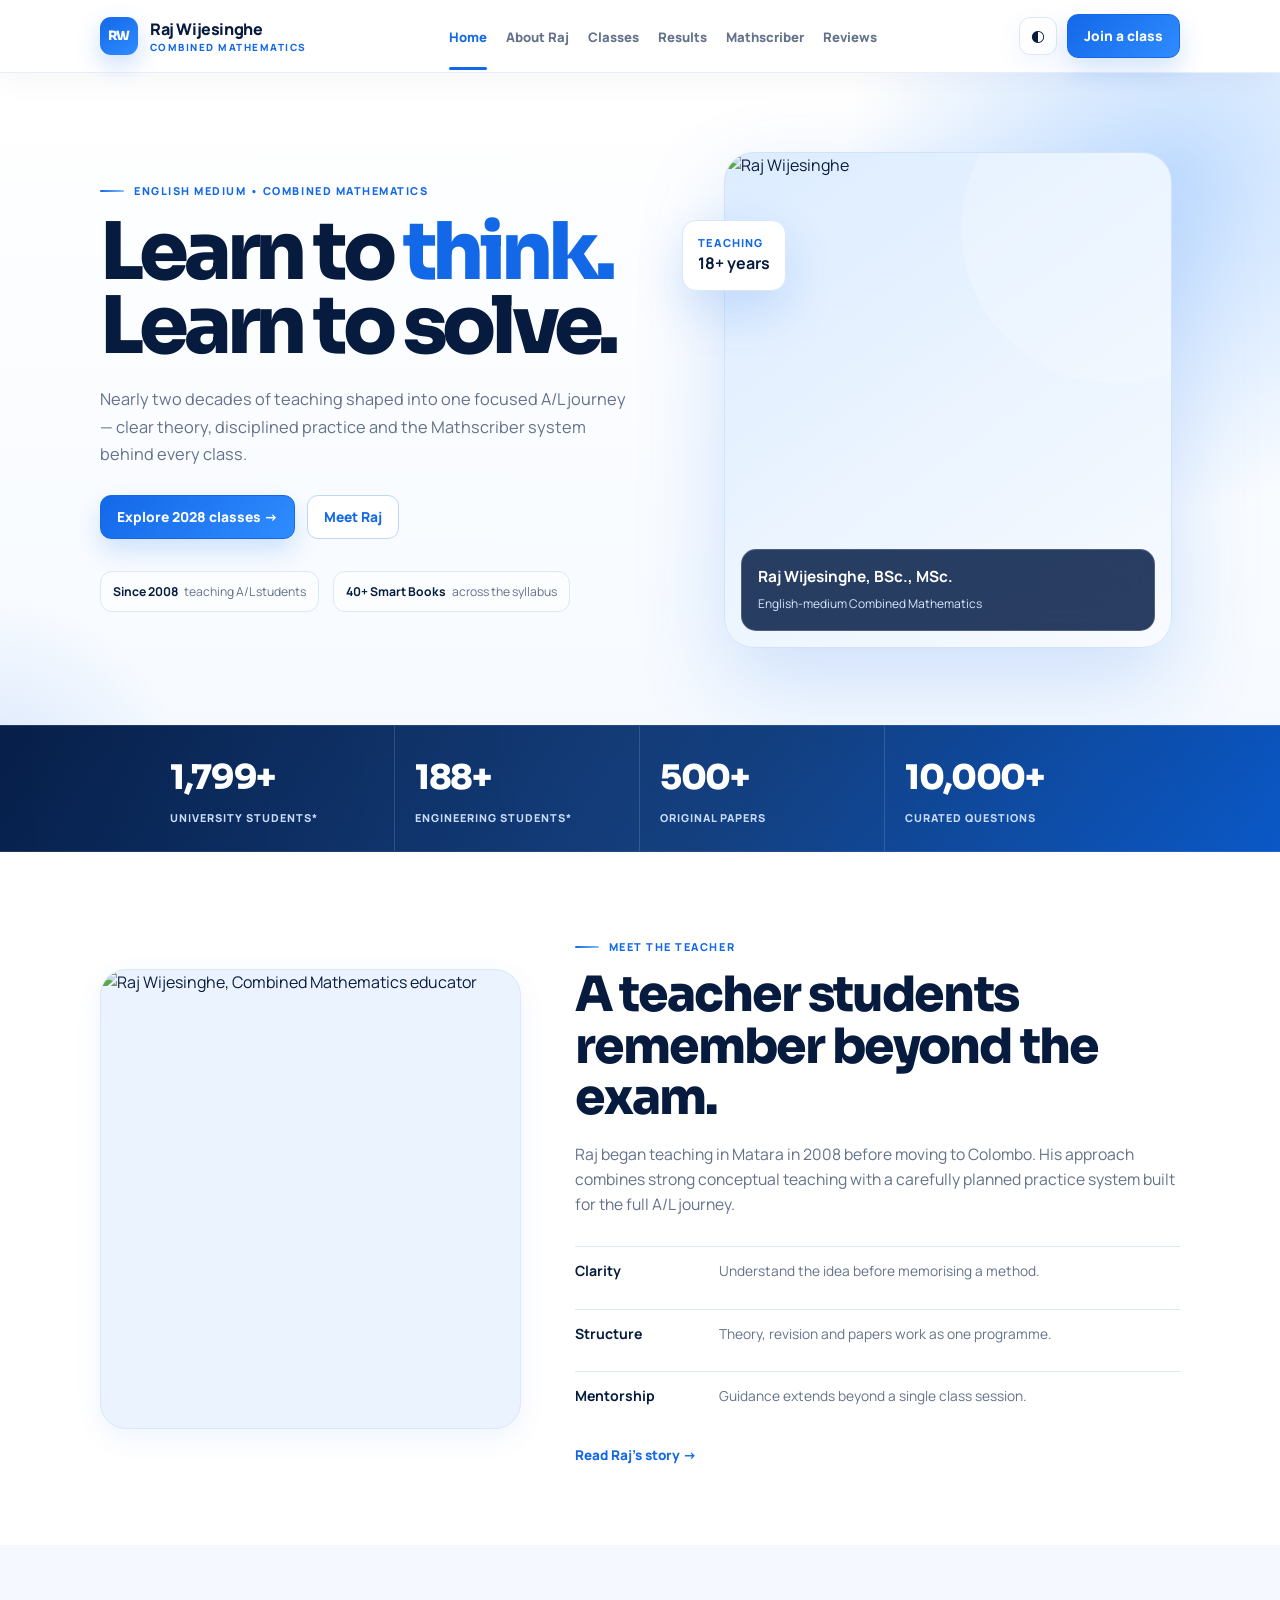
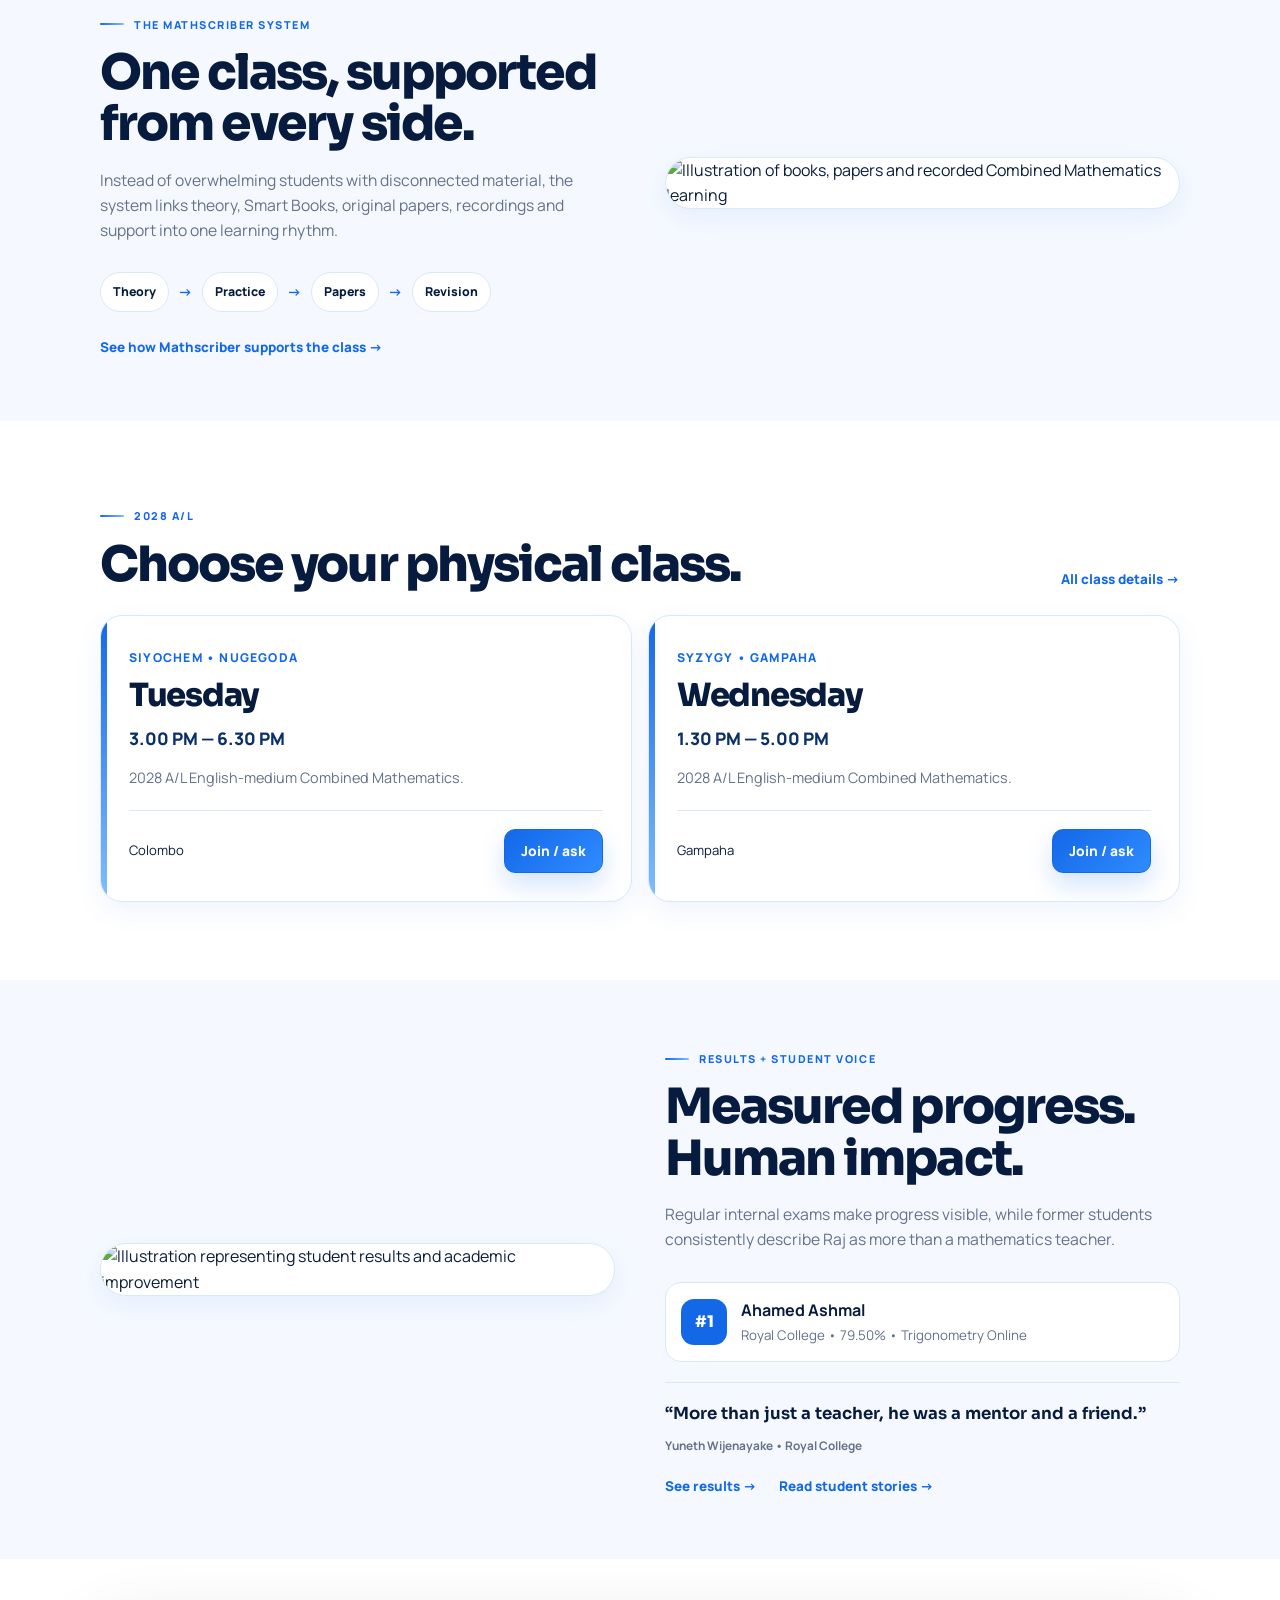
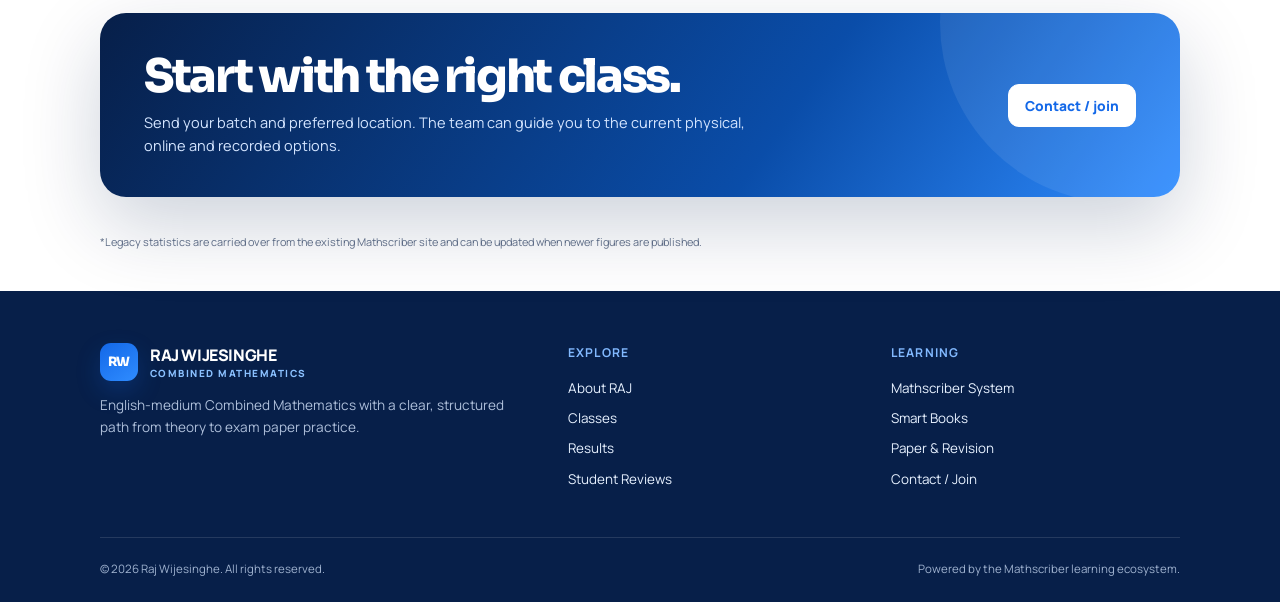
==== commit d5cb0ff3: "Refactor footer section for better structure" ====
--- a/index.html
+++ b/index.html
@@ -11,7 +11,6 @@
   <link rel="preconnect" href="https://fonts.gstatic.com" crossorigin>
   <link href="https://fonts.googleapis.com/css2?family=Manrope:wght@400;500;600;700;800&family=Sora:wght@500;600;700;800&display=swap" rel="stylesheet">
   <link rel="stylesheet" href="assets/css/style.css">
-  
 </head>
   
 <body>
@@ -26,8 +25,8 @@
       <a href="about.html" class="" target="_self">About Raj</a>
       <a href="classes.html" class="" target="_self">Classes</a>
       <a href="results.html" class="" target="_self">Results</a>
-      <a href="resources.html" class="">Mathscriber</a>
-      <a href="reviews.html" class="">Reviews</a>
+      <a href="resources.html" class="" target="_self">Mathscriber</a>
+      <a href="reviews.html" class="" target="_self">Reviews</a>
     </nav>
     
     <div class="nav-actions">
@@ -39,42 +38,43 @@
 </header>
   
 <main>
-<section class="hero"><div class="container hero-grid">
-  <div class="hero-copy-wrap">
-    <span class="eyebrow">English Medium • Combined Mathematics</span>
-    <h1>Learn to <span>think.</span><br>Learn to solve.</h1>
-    <p class="hero-copy">
-      Nearly two decades of teaching shaped into one focused A/L journey — clear theory, disciplined practice and 
-      the Mathscriber system behind every class.
-    </p>
-    
-    <div class="hero-actions">
-      <a class="cta" href="classes.html">Explore 2028 classes →</a>
-      <a class="cta secondary" href="about.html">Meet Raj</a>
-    </div>
-    
-    <div class="hero-proof">
-      <span><strong>Since 2008</strong> teaching A/L students</span>
-      <span><strong>40+ Smart Books</strong> across the syllabus</span>
-    </div>
-  </div>
-  
-  <div class="hero-visual" aria-label="Raj Wijesinghe portrait">
-    <div class="portrait-card">
-      <img src="https://cdn.sanity.io/images/uxzreq85/production/afe942e127caf88b59244d52617079bc72c8aaaf-1231x1688.webp?auto=format&amp;q=75&amp;w=934" onerror="this.onerror=null;this.src='assets/images/raj-portrait.svg'" alt="Raj Wijesinghe">
-      <div class="portrait-overlay">
-        <strong>Raj Wijesinghe, BSc., MSc.</strong>
-        <span>English-medium Combined Mathematics</span>
-      </div>
-    </div>
-    
-    <div class="floating-card one">
-      <small>Teaching</small>
-      <strong>18+ years</strong>
-    </div>
-  </div>
-  
-</div>
+<section class="hero">
+  <div class="container hero-grid">
+    <div class="hero-copy-wrap">
+      <span class="eyebrow">English Medium • Combined Mathematics</span>
+      <h1>Learn to <span>think.</span><br>Learn to solve.</h1>
+      <p class="hero-copy">
+        Nearly two decades of teaching shaped into one focused A/L journey — clear theory, disciplined practice and 
+        the Mathscriber system behind every class.
+      </p>
+      
+      <div class="hero-actions">
+        <a class="cta" href="classes.html">Explore 2028 classes →</a>
+        <a class="cta secondary" href="about.html">Meet Raj</a>
+      </div>
+      
+      <div class="hero-proof">
+        <span><strong>Since 2008</strong> teaching A/L students</span>
+        <span><strong>40+ Smart Books</strong> across the syllabus</span>
+      </div>
+    </div>
+    
+    <div class="hero-visual" aria-label="Raj Wijesinghe portrait">
+      <div class="portrait-card">
+        <img src="https://cdn.sanity.io/images/uxzreq85/production/afe942e127caf88b59244d52617079bc72c8aaaf-1231x1688.webp?auto=format&amp;q=75&amp;w=934" onerror="this.onerror=null;this.src='assets/images/raj-portrait.svg'" alt="Raj Wijesinghe">
+        <div class="portrait-overlay">
+          <strong>Raj Wijesinghe, BSc., MSc.</strong>
+          <span>English-medium Combined Mathematics</span>
+        </div>
+      </div>
+      
+      <div class="floating-card one">
+        <small>Teaching</small>
+        <strong>18+ years</strong>
+      </div>
+    </div>
+  
+  </div>
 </section>
 
 <section class="stat-band">
@@ -225,7 +225,19 @@
   </div>
 </section>
 
-<section class="section cta-section"><div class="container"><div class="cta-panel"><div><h2>Start with the right class.</h2><p>Send your batch and preferred location. The team can guide you to the current physical, online and recorded options.</p></div><div class="cta-panel-actions"><a class="cta" href="contact.html">Contact / join</a></div></div></div></section>
+<section class="section cta-section">
+  <div class="container">
+    <div class="cta-panel">
+      <div>
+        <h2>Start with the right class.</h2>
+        <p>Send your batch and preferred location. The team can guide you to the current physical, online and recorded options.</p>
+      </div>
+      <div class="cta-panel-actions">
+        <a class="cta" href="contact.html">Contact / join</a>
+      </div>
+    </div>
+  </div>
+</section>
 <p class="container source-note">*Legacy statistics are carried over from the existing Mathscriber site and can be updated when newer figures are published.</p>
 </main>
   
@@ -233,10 +245,19 @@
   <div class="container">
     <div class="footer-grid">
       <div class="footer-brand">
-        <a class="brand" href="index.html"><span class="brand-mark">RW</span><span>RAJ WIJESINGHE<small>Combined Mathematics</small></span></a>
+        <a class="brand" href="index.html">
+          <span class="brand-mark">RW</span>
+          <span>RAJ WIJESINGHE<small>Combined Mathematics</small></span>
+        </a>
         <p>English-medium Combined Mathematics with a clear, structured path from theory to exam paper practice.</p>
       </div>
-      <div class="footer-col"><h4>Explore</h4><a href="about.html">About Raj</a><a href="classes.html">Classes</a><a href="results.html">Results</a><a href="reviews.html">Student Reviews</a></div>
+      <div class="footer-col">
+        <h4>Explore</h4>
+        <a href="about.html">About RAJ</a>
+        <a href="classes.html">Classes</a>
+        <a href="results.html">Results</a>
+        <a href="reviews.html">Student Reviews</a>
+      </div>
       <div class="footer-col"><h4>Learning</h4><a href="resources.html">Mathscriber System</a><a href="resources.html#smart-books">Smart Books</a><a href="resources.html#paper-class">Paper & Revision</a><a href="contact.html">Contact / Join</a></div>
     </div>
     <div class="footer-bottom"><span>© <span data-year></span> Raj Wijesinghe. All rights reserved.</span><span>Powered by the Mathscriber learning ecosystem.</span></div>
